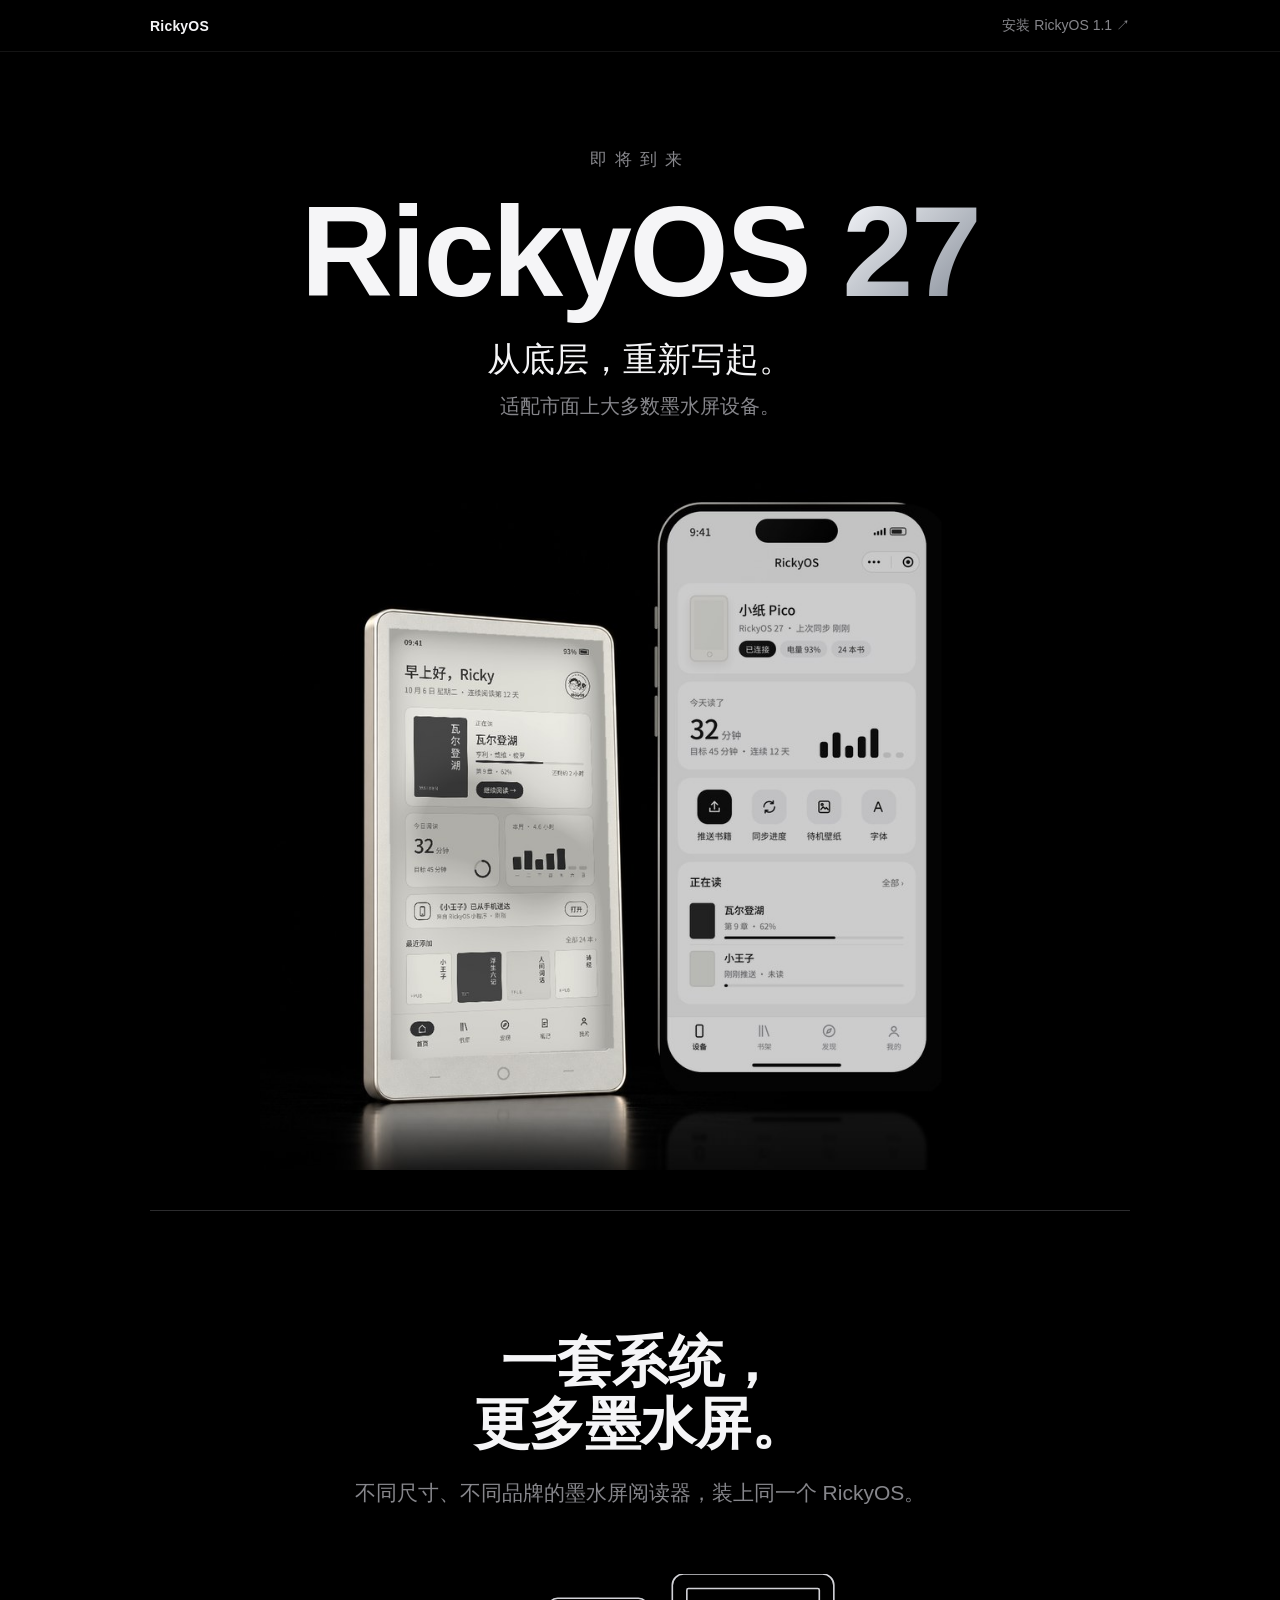
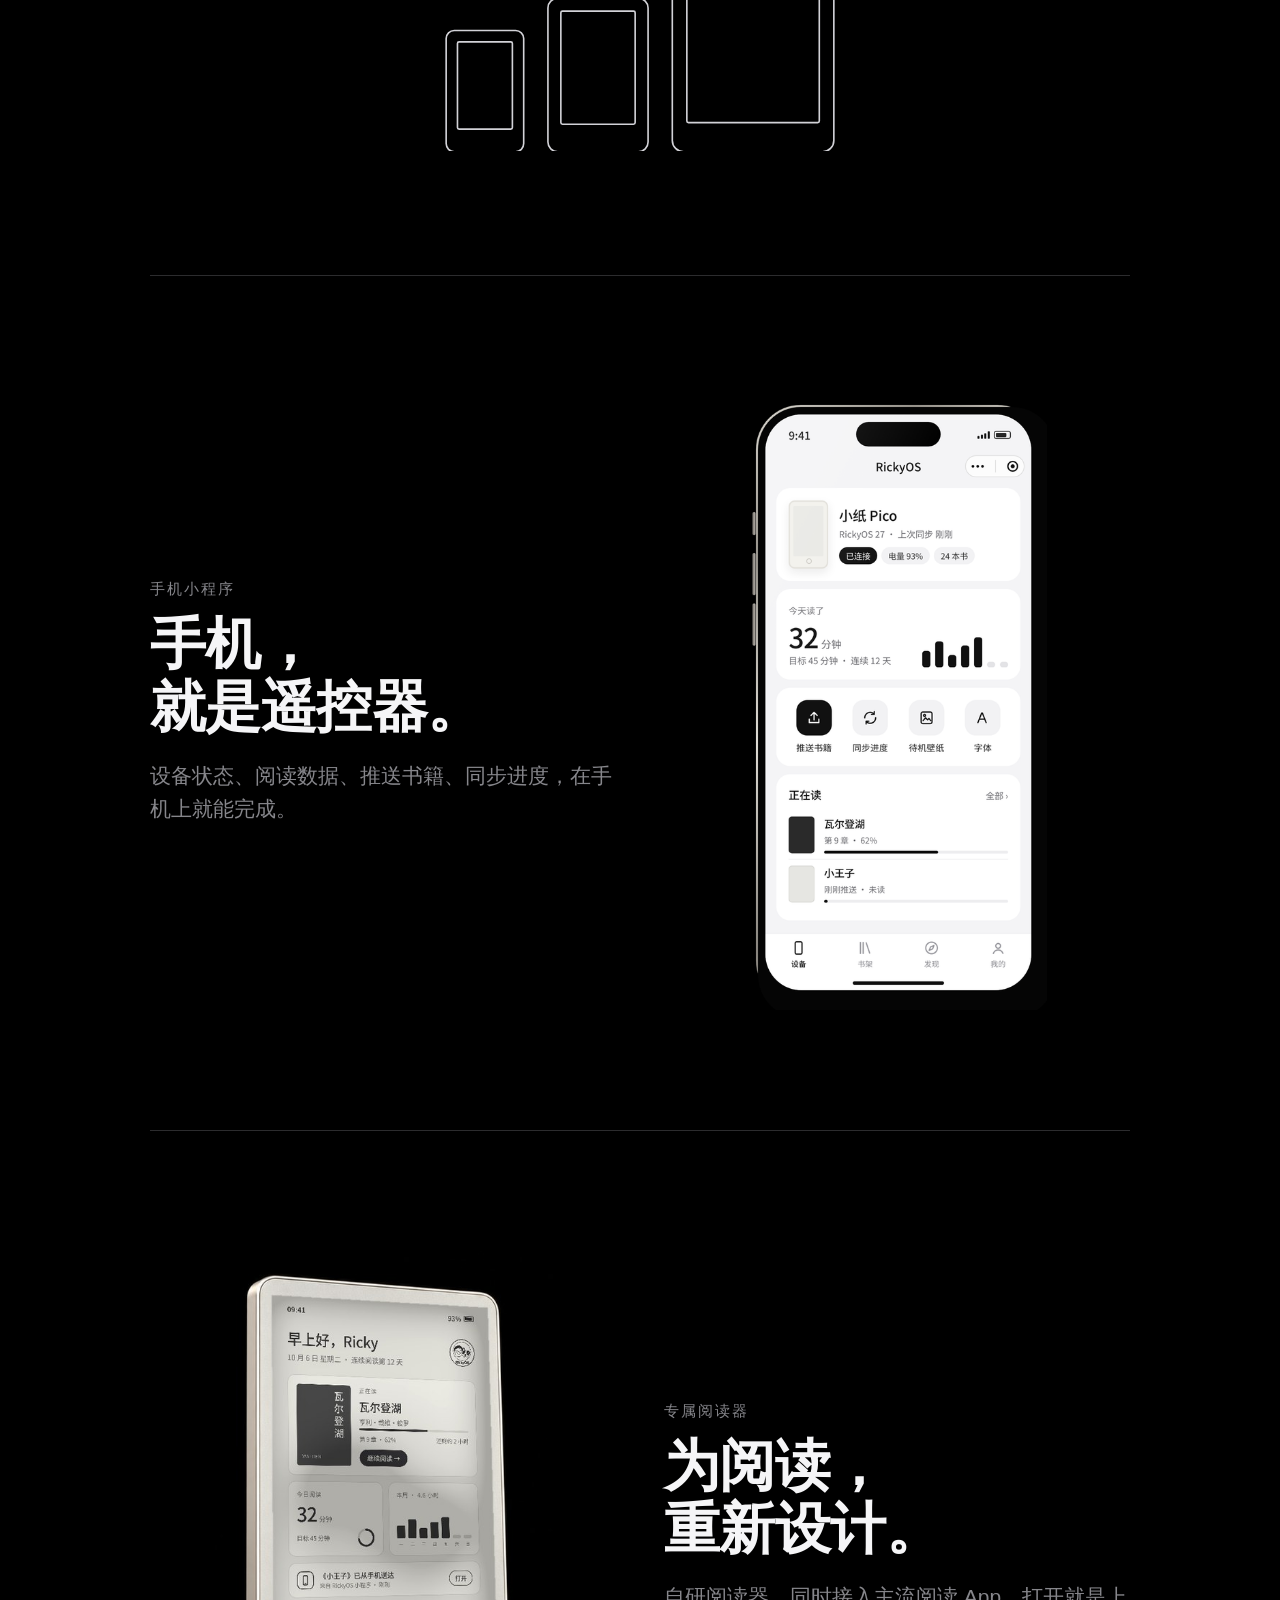
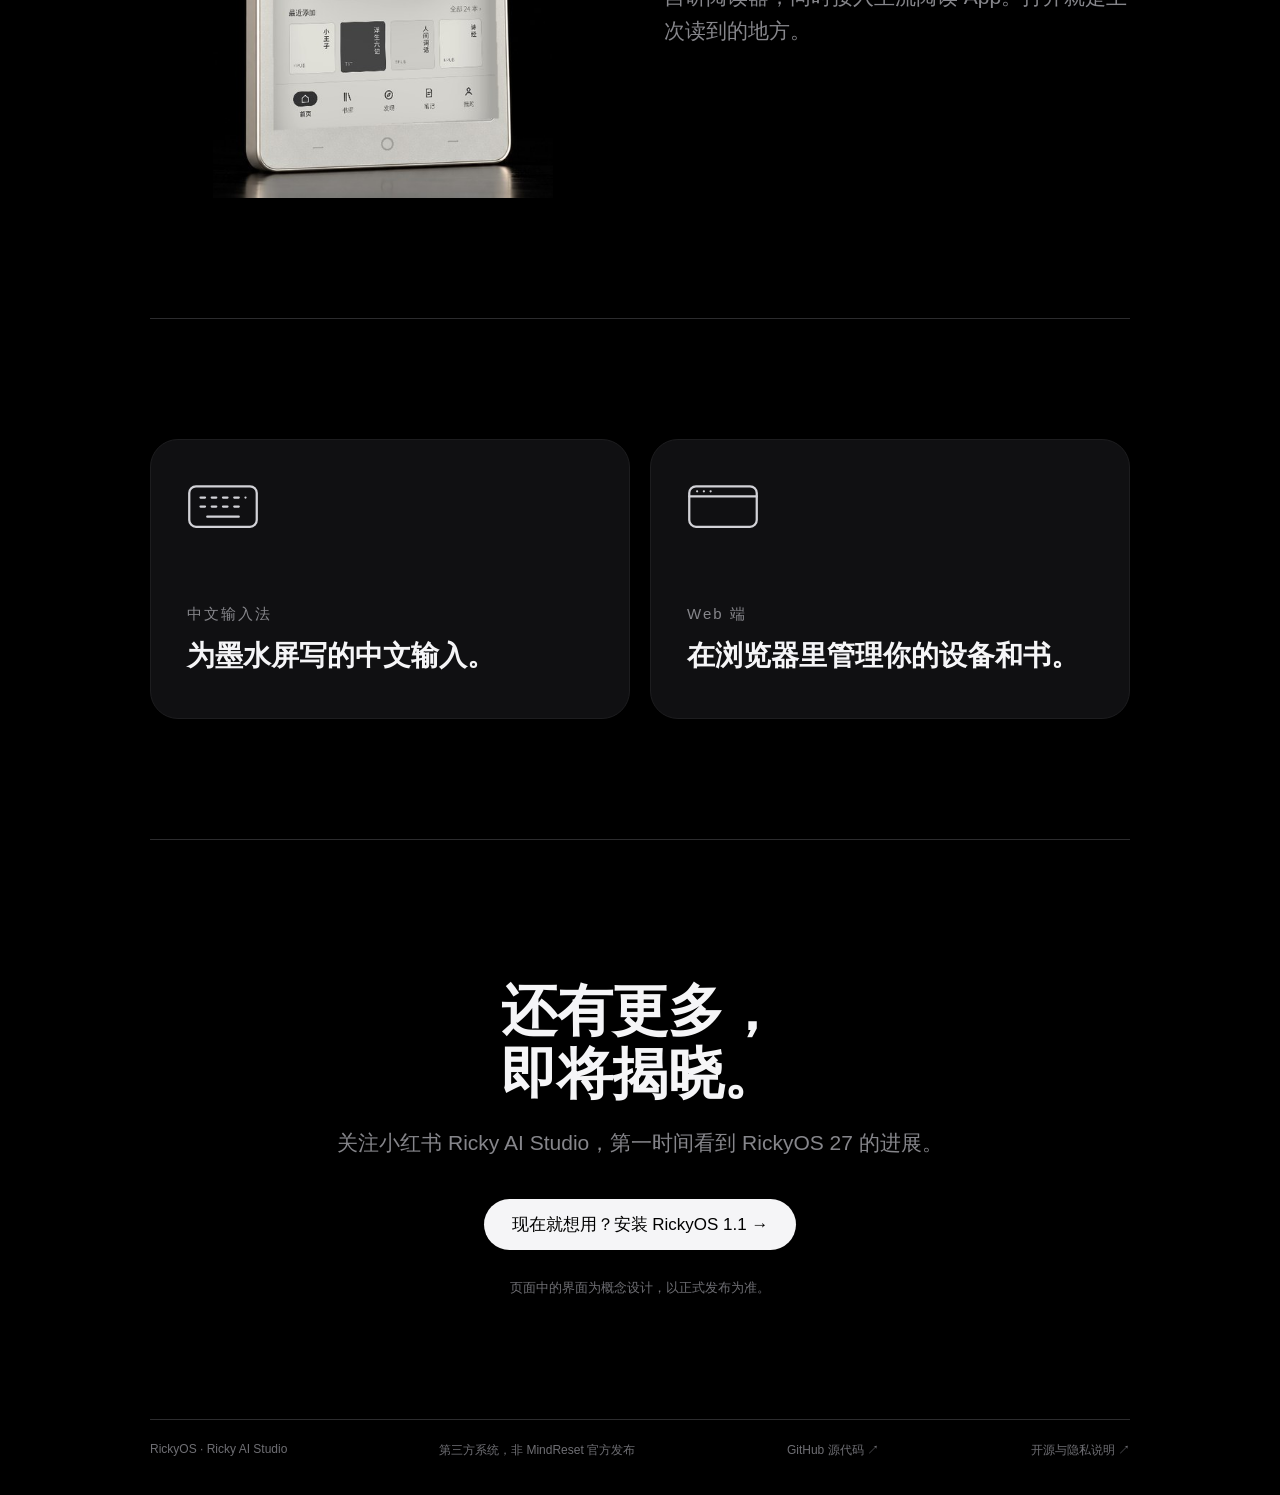
==== 27.html @ 1c8d0b6e "site: RickyOS 27 teaser page" ====
<!doctype html>
<html lang="zh-CN"><head><meta charset="utf-8"><meta name="viewport" content="width=device-width,initial-scale=1"><meta name="referrer" content="no-referrer"><meta name="description" content="RickyOS 27 即将到来：从底层重新写起，适配市面上大多数墨水屏设备，带来手机小程序、中文输入法、专属阅读器和 Web 端。"><meta http-equiv="Content-Security-Policy" content="default-src 'self'; script-src 'self'; style-src 'self'; img-src 'self'; connect-src 'self'; object-src 'none'; base-uri 'self'; form-action 'none'"><title>RickyOS 27 · 即将到来</title>  <link rel="stylesheet" crossorigin href="./assets/r27-CwvlWWwM.css">
</head>
<body>
<header class="r-top"><a class="r-brand" href="./">RickyOS</a><a class="r-link" href="./install.html">安装 RickyOS 1.1 <span aria-hidden="true">↗</span></a></header>
<main>
<section class="r-hero">
  <p class="r-kicker">即将到来</p>
  <h1>RickyOS <span class="r-num">27</span></h1>
  <p class="r-lead">从底层，重新写起。</p>
  <p class="r-sub">适配市面上大多数墨水屏设备。</p>
  <img class="r-hero-img" src="./assets/r27-hero-DsAXUMCe.jpg" alt="运行 RickyOS 27 概念界面的墨水屏阅读器和手机小程序" width="910" height="830">
</section>
<section class="r-block">
  <h2>一套系统，<br>更多墨水屏。</h2>
  <p>不同尺寸、不同品牌的墨水屏阅读器，装上同一个 RickyOS。</p>
  <svg class="r-lineup" viewBox="0 0 520 220" aria-hidden="true"><rect x="20" y="70" width="96" height="150" rx="10"/><rect x="34" y="84" width="68" height="108" rx="2"/><rect x="146" y="30" width="124" height="190" rx="12"/><rect x="162" y="46" width="92" height="140" rx="2"/><rect x="300" y="0" width="200" height="220" rx="14"/><rect x="318" y="18" width="164" height="166" rx="2"/></svg>
</section>
<section class="r-split">
  <div class="r-copy"><p class="r-tag">手机小程序</p><h2>手机，<br>就是遥控器。</h2><p>设备状态、阅读数据、推送书籍、同步进度，在手机上就能完成。</p></div>
  <img class="r-phone" src="./assets/r27-phone-CjV2U8mD.png" alt="RickyOS 手机小程序概念界面" width="440" height="900">
</section>
<section class="r-split r-flip">
  <div class="r-copy"><p class="r-tag">专属阅读器</p><h2>为阅读，<br>重新设计。</h2><p>自研阅读器，同时接入主流阅读 App。打开就是上次读到的地方。</p></div>
  <img class="r-reader" src="./assets/r27-reader-CZNU04yd.jpg" alt="RickyOS 27 阅读器首页概念界面" width="472" height="760">
</section>
<section class="r-tiles">
  <div class="r-tile"><svg viewBox="0 0 64 40" aria-hidden="true"><rect x="2" y="2" width="60" height="36" rx="6"/><path d="M12 12h4M22 12h4M32 12h4M42 12h4M52 12h0M12 20h4M22 20h4M32 20h4M42 20h4M18 29h28"/></svg><p class="r-tag">中文输入法</p><h3>为墨水屏写的中文输入。</h3></div>
  <div class="r-tile"><svg viewBox="0 0 64 40" aria-hidden="true"><rect x="2" y="2" width="60" height="36" rx="6"/><path d="M2 11h60M9 6.5h0M15 6.5h0M21 6.5h0"/></svg><p class="r-tag">Web 端</p><h3>在浏览器里管理你的设备和书。</h3></div>
</section>
<section class="r-end">
  <h2>还有更多，<br>即将揭晓。</h2>
  <p>关注小红书 Ricky AI Studio，第一时间看到 RickyOS 27 的进展。</p>
  <a class="r-button" href="./install.html">现在就想用？安装 RickyOS 1.1 <span aria-hidden="true">→</span></a>
  <p class="r-note">页面中的界面为概念设计，以正式发布为准。</p>
</section>
</main>
<footer class="r-foot"><span>RickyOS · Ricky AI Studio</span><span>第三方系统，非 MindReset 官方发布</span><a href="https://github.com/chinoryunqin/RickyOS">GitHub 源代码 ↗</a><a href="./licenses.html">开源与隐私说明 ↗</a></footer>
</body></html>
---- assets/r27-CwvlWWwM.css ----
:root{--bg:#000;--fg:#f5f5f7;--dim:#86868b;--line:#2c2c2e}*{box-sizing:border-box;margin:0;padding:0}html{background:var(--bg)}body{background:var(--bg);color:var(--fg);-webkit-font-smoothing:antialiased;font-family:-apple-system,SF Pro Display,PingFang SC,Source Han Sans SC,Microsoft YaHei,sans-serif}a{color:inherit;text-decoration:none}img{max-width:100%;height:auto;display:block}.r-top{z-index:2;-webkit-backdrop-filter:saturate(180%)blur(20px);background:#000000b8;border-bottom:1px solid #ffffff14;justify-content:space-between;align-items:center;height:52px;padding:0 max(22px,50% - 490px);font-size:14px;display:flex;position:sticky;top:0}.r-brand{letter-spacing:.2px;font-weight:600}.r-link{color:var(--dim)}.r-link:hover{color:var(--fg)}main{width:min(980px,100% - 44px);margin:0 auto}.r-hero{text-align:center;padding:96px 0 40px}.r-kicker{color:var(--dim);letter-spacing:8px;font-size:17px}.r-hero h1{letter-spacing:-.02em;margin-top:14px;font-size:clamp(64px,12vw,128px);font-weight:600;line-height:1.05}.r-num{background:linear-gradient(135deg,#f0f2f6 10%,#8a919c 90%);color:#0000;-webkit-background-clip:text;background-clip:text}.r-lead{margin-top:18px;font-size:clamp(24px,3.4vw,34px);font-weight:500}.r-sub{color:var(--dim);margin-top:10px;font-size:clamp(16px,2vw,20px)}.r-hero-img{width:min(760px,100%);margin:56px auto 0}.r-block{text-align:center;border-top:1px solid var(--line);padding:120px 0}h2{letter-spacing:-.01em;font-size:clamp(36px,6vw,56px);font-weight:600;line-height:1.12}.r-block>p,.r-copy>p:last-child,.r-end>p{color:var(--dim);margin-top:20px;font-size:clamp(17px,2vw,21px);line-height:1.6}.r-lineup{fill:none;stroke:#d2d2d7;stroke-width:2px;width:min(420px,80%);margin:64px auto 0}.r-split{border-top:1px solid var(--line);grid-template-columns:1fr 1fr;align-items:center;gap:48px;padding:120px 0;display:grid}.r-flip .r-copy{order:2}.r-tag{color:var(--dim);letter-spacing:2px;margin-bottom:14px;font-size:15px}.r-phone,.r-reader{justify-self:center;width:min(300px,100%)}.r-reader{width:min(340px,100%)}.r-tiles{border-top:1px solid var(--line);grid-template-columns:1fr 1fr;gap:20px;padding:120px 0;display:grid}.r-tile{background:#101012;border:1px solid #1d1d1f;border-radius:28px;flex-direction:column;justify-content:flex-end;min-height:280px;padding:44px 36px;display:flex}.r-tile svg{fill:none;stroke:#d2d2d7;stroke-width:2px;stroke-linecap:round;width:72px;margin-bottom:auto}.r-tile h3{font-size:clamp(22px,2.6vw,28px);font-weight:600;line-height:1.3}.r-end{text-align:center;border-top:1px solid var(--line);padding:140px 0 120px}.r-button{background:var(--fg);color:#000;border-radius:999px;margin-top:40px;padding:14px 28px;font-size:17px;font-weight:500;display:inline-block}.r-note{color:#6e6e73!important;margin-top:28px!important;font-size:13px!important}.r-foot{border-top:1px solid var(--line);color:#6e6e73;flex-wrap:wrap;justify-content:space-between;gap:16px;width:min(980px,100% - 44px);margin:0 auto;padding:22px 0 36px;font-size:12px;display:flex}@media (width<=720px){.r-hero{padding-top:64px}.r-block,.r-split,.r-tiles{padding:80px 0}.r-split,.r-tiles{grid-template-columns:1fr}.r-flip .r-copy{order:0}.r-copy{text-align:center}}
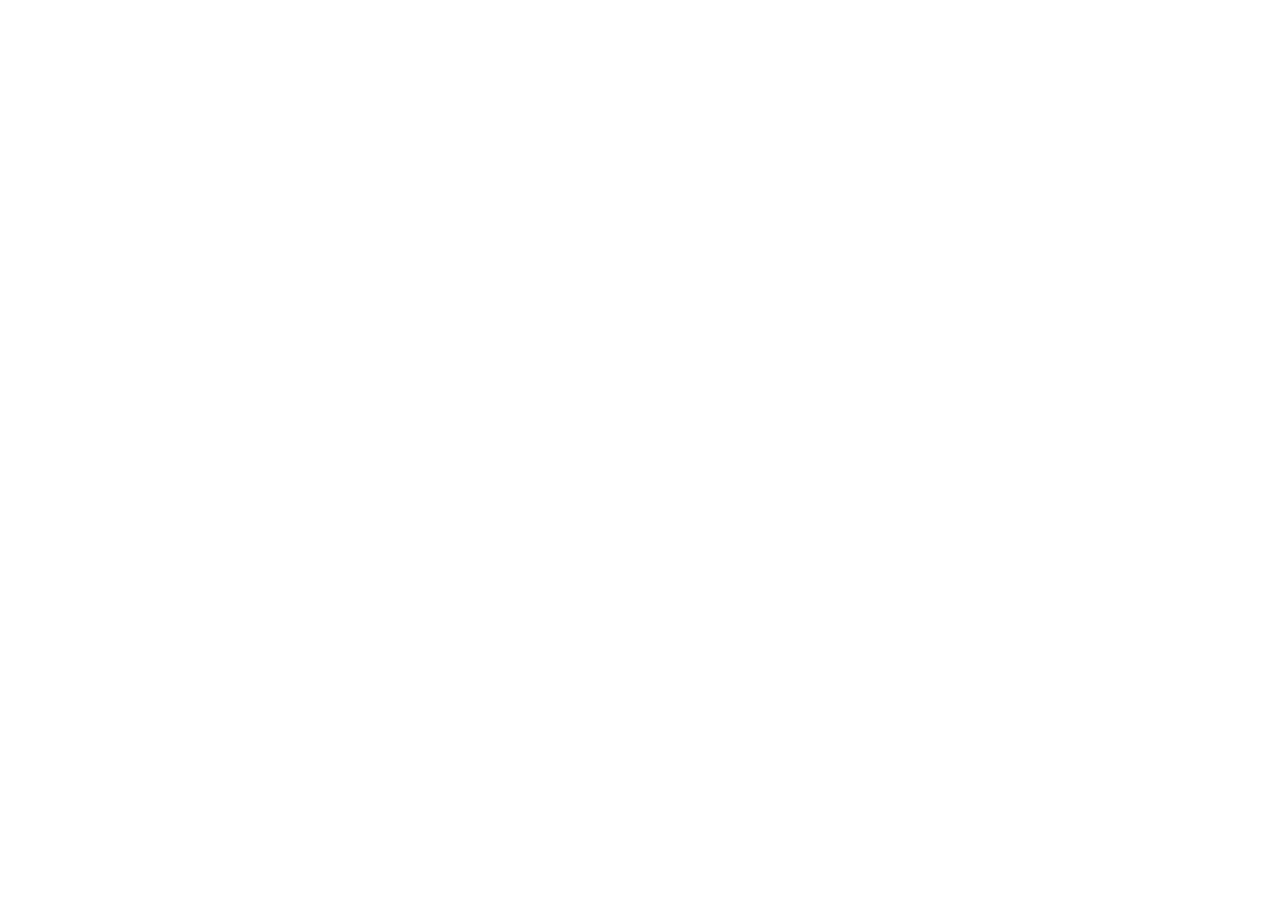
==== commit 80bff924: "Old site links redirect to rickyaistudio.com Co-Authored-By: Claude Opus 5.5 <noreply@anthropic.com>" ====
--- a/27.html
+++ b/27.html
@@ -1,39 +1,4 @@
 <!doctype html>
-<html lang="zh-CN"><head><meta charset="utf-8"><meta name="viewport" content="width=device-width,initial-scale=1"><meta name="referrer" content="no-referrer"><meta name="description" content="RickyOS 27 即将到来：从底层重新写起，适配市面上大多数墨水屏设备，带来手机小程序、中文输入法、专属阅读器和 Web 端。"><meta http-equiv="Content-Security-Policy" content="default-src 'self'; script-src 'self'; style-src 'self'; img-src 'self'; connect-src 'self'; object-src 'none'; base-uri 'self'; form-action 'none'"><title>RickyOS 27 · 即将到来</title>  <link rel="stylesheet" crossorigin href="./assets/r27-CwvlWWwM.css">
-</head>
-<body>
-<header class="r-top"><a class="r-brand" href="./">RickyOS</a><a class="r-link" href="./install.html">安装 RickyOS 1.1 <span aria-hidden="true">↗</span></a></header>
-<main>
-<section class="r-hero">
-  <p class="r-kicker">即将到来</p>
-  <h1>RickyOS <span class="r-num">27</span></h1>
-  <p class="r-lead">从底层，重新写起。</p>
-  <p class="r-sub">适配市面上大多数墨水屏设备。</p>
-  <img class="r-hero-img" src="./assets/r27-hero-DsAXUMCe.jpg" alt="运行 RickyOS 27 概念界面的墨水屏阅读器和手机小程序" width="910" height="830">
-</section>
-<section class="r-block">
-  <h2>一套系统，<br>更多墨水屏。</h2>
-  <p>不同尺寸、不同品牌的墨水屏阅读器，装上同一个 RickyOS。</p>
-  <svg class="r-lineup" viewBox="0 0 520 220" aria-hidden="true"><rect x="20" y="70" width="96" height="150" rx="10"/><rect x="34" y="84" width="68" height="108" rx="2"/><rect x="146" y="30" width="124" height="190" rx="12"/><rect x="162" y="46" width="92" height="140" rx="2"/><rect x="300" y="0" width="200" height="220" rx="14"/><rect x="318" y="18" width="164" height="166" rx="2"/></svg>
-</section>
-<section class="r-split">
-  <div class="r-copy"><p class="r-tag">手机小程序</p><h2>手机，<br>就是遥控器。</h2><p>设备状态、阅读数据、推送书籍、同步进度，在手机上就能完成。</p></div>
-  <img class="r-phone" src="./assets/r27-phone-CjV2U8mD.png" alt="RickyOS 手机小程序概念界面" width="440" height="900">
-</section>
-<section class="r-split r-flip">
-  <div class="r-copy"><p class="r-tag">专属阅读器</p><h2>为阅读，<br>重新设计。</h2><p>自研阅读器，同时接入主流阅读 App。打开就是上次读到的地方。</p></div>
-  <img class="r-reader" src="./assets/r27-reader-CZNU04yd.jpg" alt="RickyOS 27 阅读器首页概念界面" width="472" height="760">
-</section>
-<section class="r-tiles">
-  <div class="r-tile"><svg viewBox="0 0 64 40" aria-hidden="true"><rect x="2" y="2" width="60" height="36" rx="6"/><path d="M12 12h4M22 12h4M32 12h4M42 12h4M52 12h0M12 20h4M22 20h4M32 20h4M42 20h4M18 29h28"/></svg><p class="r-tag">中文输入法</p><h3>为墨水屏写的中文输入。</h3></div>
-  <div class="r-tile"><svg viewBox="0 0 64 40" aria-hidden="true"><rect x="2" y="2" width="60" height="36" rx="6"/><path d="M2 11h60M9 6.5h0M15 6.5h0M21 6.5h0"/></svg><p class="r-tag">Web 端</p><h3>在浏览器里管理你的设备和书。</h3></div>
-</section>
-<section class="r-end">
-  <h2>还有更多，<br>即将揭晓。</h2>
-  <p>关注小红书 Ricky AI Studio，第一时间看到 RickyOS 27 的进展。</p>
-  <a class="r-button" href="./install.html">现在就想用？安装 RickyOS 1.1 <span aria-hidden="true">→</span></a>
-  <p class="r-note">页面中的界面为概念设计，以正式发布为准。</p>
-</section>
-</main>
-<footer class="r-foot"><span>RickyOS · Ricky AI Studio</span><span>第三方系统，非 MindReset 官方发布</span><a href="https://github.com/chinoryunqin/RickyOS">GitHub 源代码 ↗</a><a href="./licenses.html">开源与隐私说明 ↗</a></footer>
-</body></html>
+<html lang="zh-CN"><head><meta charset="utf-8"><meta name="viewport" content="width=device-width,initial-scale=1">
+<meta http-equiv="refresh" content="0; url=https://rickyaistudio.com/27.html"><link rel="canonical" href="https://rickyaistudio.com/27.html"><title>RickyOS</title></head>
+<body><p>网站已搬到 <a href="https://rickyaistudio.com/27.html">https://rickyaistudio.com/27.html</a>。</p></body></html>
